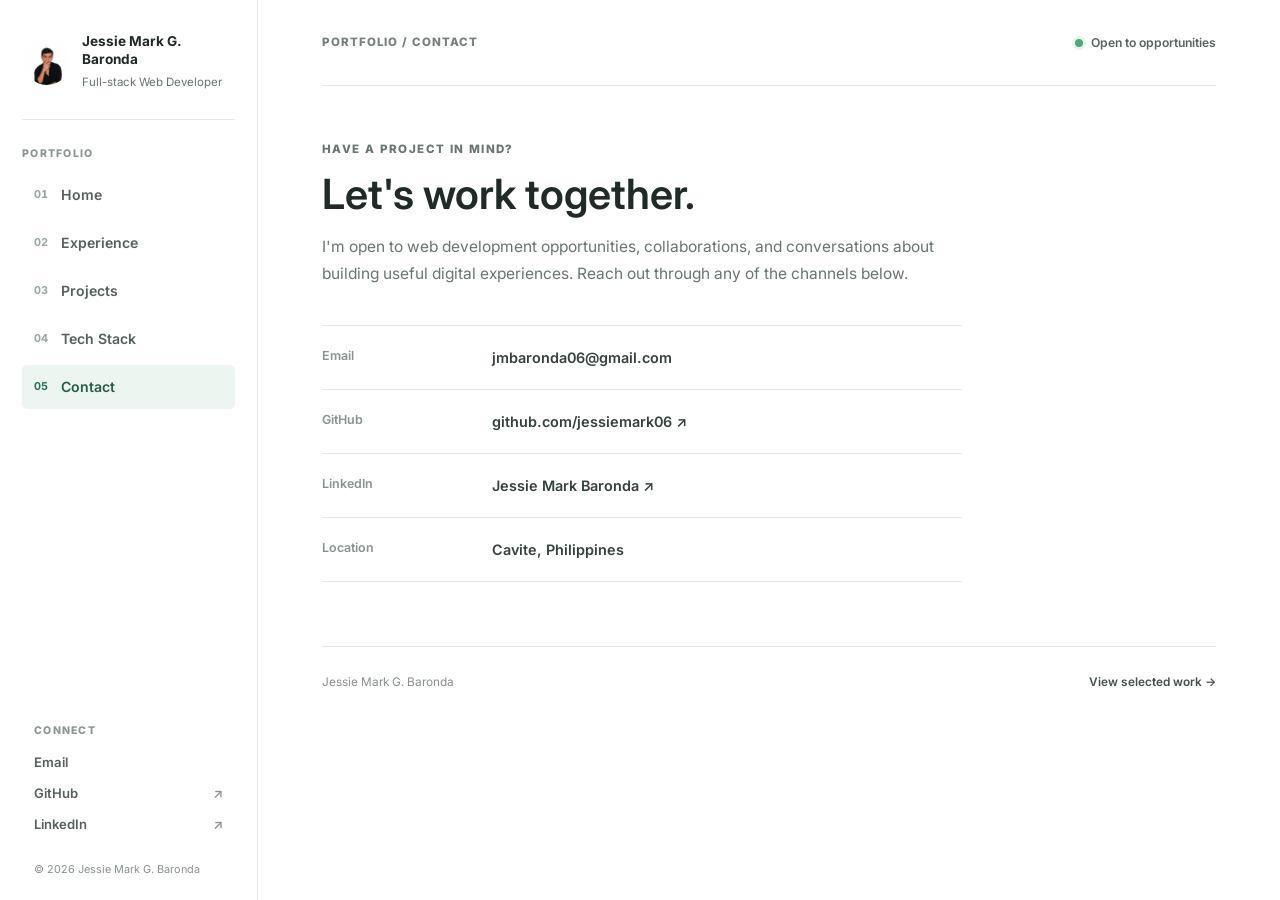
==== contact.html @ 063321f9 "updated portfolio" ====
<!DOCTYPE html>
<html lang="en">
<head>
  <meta charset="UTF-8">
  <meta name="viewport" content="width=device-width, initial-scale=1.0">
  <title>Contact | Jessie Mark G. Baronda</title>
  <meta name="description" content="Contact Jessie Mark G. Baronda about web development opportunities.">
  <link rel="preconnect" href="https://fonts.googleapis.com">
  <link rel="preconnect" href="https://fonts.gstatic.com" crossorigin>
  <link href="https://fonts.googleapis.com/css2?family=Inter:wght@400;500;600;700;800&display=swap" rel="stylesheet">
  <link rel="icon" type="image/svg+xml" href="icon.svg">
  <link rel="stylesheet" href="style.css">
</head>
<body>
  <div class="site-shell">
    <aside class="sidebar">
      <a class="identity" href="index.html" aria-label="Jessie Mark G. Baronda home"><img src="prof.jpg" alt="Jessie Mark G. Baronda"><span><strong>Jessie Mark G. Baronda</strong><small>Full-stack Web Developer</small></span></a>
      <p class="nav-label">Portfolio</p>
      <nav class="side-nav" aria-label="Main navigation">
        <a href="index.html"><span>01</span>Home</a><a href="experience.html"><span>02</span>Experience</a><a href="projects.html"><span>03</span>Projects</a><a href="tech-stack.html"><span>04</span>Tech Stack</a><a class="active" href="contact.html" aria-current="page"><span>05</span>Contact</a>
      </nav>
      <div class="sidebar-footer"><p class="nav-label">Connect</p><a href="mailto:jmbaronda06@gmail.com">Email</a><a href="https://github.com/jessiemark06" target="_blank" rel="noreferrer">GitHub <span aria-hidden="true">↗</span></a><a href="https://www.linkedin.com/in/jessie-mark-baronda-596703365/" target="_blank" rel="noreferrer">LinkedIn <span aria-hidden="true">↗</span></a><small>© 2026 Jessie Mark G. Baronda</small></div>
    </aside>
    <main class="page-main">
      <header class="page-heading"><p class="eyebrow">Portfolio / Contact</p><p class="availability"><span></span> Open to opportunities</p></header>
      <section class="inner-page" aria-labelledby="page-title">
        <p class="eyebrow">Have a project in mind?</p>
        <h1 id="page-title">Let's work together.</h1>
        <p class="page-intro">I'm open to web development opportunities, collaborations, and conversations about building useful digital experiences. Reach out through any of the channels below.</p>
        <div class="contact-details">
          <div class="contact-row"><span>Email</span><a href="mailto:jmbaronda06@gmail.com">jmbaronda06@gmail.com</a></div>
          <div class="contact-row"><span>GitHub</span><a href="https://github.com/jessiemark06" target="_blank" rel="noreferrer">github.com/jessiemark06 ↗</a></div>
          <div class="contact-row"><span>LinkedIn</span><a href="https://www.linkedin.com/in/jessie-mark-baronda-596703365/" target="_blank" rel="noreferrer">Jessie Mark Baronda ↗</a></div>
          <div class="contact-row"><span>Location</span><strong>Cavite, Philippines</strong></div>
        </div>
      </section>
      <footer class="page-footer"><span>Jessie Mark G. Baronda</span><a href="projects.html">View selected work <span aria-hidden="true">→</span></a></footer>
    </main>
  </div>
</body>
</html>
---- style.css ----
:root {
  --bg: #f5f7f6;
  --panel: #ffffff;
  --panel-soft: #f4f7f5;
  --text: #202a27;
  --muted: #697570;
  --line: #e3e9e5;
  --accent: #26735b;
  --blue: #26735b;
}

* {
  box-sizing: border-box;
}

html {
  scroll-behavior: smooth;
}

body {
  margin: 0;
  min-height: 100vh;
  color: var(--text);
  background: var(--bg);
  font-family: "Inter", Arial, sans-serif;
  line-height: 1.6;
  overflow-x: hidden;
}

a {
  color: inherit;
  text-decoration: none;
}

.portfolio {
  width: min(960px, calc(100% - 32px));
  margin: 0 auto;
  padding: 64px 0;
}

.intro {
  display: grid;
  grid-template-columns: 150px 1fr;
  gap: 24px;
  align-items: end;
  margin-bottom: 32px;
}

.profile-photo {
  width: 150px;
  height: 150px;
  display: block;
  object-fit: cover;
  background: linear-gradient(135deg, #1d3d68, #111);
}

.intro-content {
  min-width: 0;
}

.eyebrow {
  margin: 0 0 8px;
  color: var(--muted);
  font-size: 0.72rem;
  font-weight: 800;
  letter-spacing: 0.12em;
  text-transform: uppercase;
}

h1,
h2,
h3,
p {
  margin-top: 0;
}

h1 {
  margin-bottom: 2px;
  font-size: clamp(2.1rem, 5vw, 3.5rem);
  line-height: 1;
  letter-spacing: -0.06em;
  overflow-wrap: anywhere;
}

h2 {
  margin-bottom: 18px;
  font-size: clamp(1.35rem, 3vw, 2rem);
  line-height: 1.12;
  letter-spacing: -0.045em;
}

h3 {
  margin-bottom: 4px;
  font-size: 1rem;
}

.timeline-meta {
  margin-bottom: 6px;
  color: var(--text);
  font-size: 0.82rem;
  font-weight: 800;
}

.location {
  margin-bottom: 12px;
  color: var(--muted);
  font-weight: 600;
}

.role {
  margin-bottom: 20px;
  font-size: clamp(1rem, 2vw, 1.15rem);
  font-weight: 800;
}

.actions {
  display: flex;
  flex-wrap: wrap;
  gap: 12px;
}

.button {
  display: inline-flex;
  align-items: center;
  min-height: 42px;
  padding: 0 16px;
  color: var(--text);
  background: var(--panel);
  border: 1px solid var(--line);
  font-size: 0.9rem;
  font-weight: 800;
  white-space: nowrap;
  transition: transform 0.2s ease, background 0.2s ease;
}

.button:hover {
  transform: translateY(-2px);
  background: var(--panel-soft);
}

.button-light {
  color: #111;
  background: var(--accent);
  border-color: var(--accent);
}

.content-grid {
  display: grid;
  grid-template-columns: minmax(0, 2fr) minmax(280px, 1fr);
  gap: 20px;
  align-items: start;
  margin-bottom: 20px;
}

.panel {
  background: var(--panel);
  border: 1px solid var(--line);
  padding: 26px;
  min-width: 0;
}

.about p {
  max-width: 650px;
  color: var(--text);
  font-weight: 600;
}

.about p:last-child,
.timeline-item p,
.project-list span {
  margin-bottom: 0;
}

.about-experience {
  margin-top: 34px;
  padding-top: 24px;
  border-top: 1px solid var(--line);
}

.tech-stack {
  min-height: 100%;
}

.stack-groups {
  display: grid;
  gap: 22px;
}

.stack-groups article {
  padding-top: 18px;
  border-top: 1px solid var(--line);
}

.stack-groups article:first-child {
  padding-top: 0;
  border-top: 0;
}

.tags {
  display: flex;
  flex-wrap: wrap;
  gap: 8px;
}

.tags span {
  display: inline-flex;
  align-items: center;
  min-height: 32px;
  padding: 0 11px;
  color: var(--text);
  background: #101010;
  border: 1px solid var(--line);
  font-size: 0.85rem;
  font-weight: 800;
  overflow-wrap: anywhere;
}

.timeline {
  display: grid;
  gap: 0;
}

.timeline-item {
  display: grid;
  grid-template-columns: 72px 1fr;
  gap: 16px;
  padding: 18px 0;
  border-top: 1px solid var(--line);
}

.timeline-item:first-child {
  padding-top: 4px;
  border-top: 0;
}

.timeline-item span {
  color: var(--muted);
  font-size: 0.86rem;
  font-weight: 800;
}

.timeline-item p {
  color: var(--muted);
  font-size: 0.94rem;
}

.lower-grid {
  grid-template-columns: minmax(0, 2fr) minmax(280px, 1fr);
}

.project-list {
  display: grid;
  gap: 10px;
}

.project-item {
  display: grid;
  gap: 8px;
  padding: 16px;
  background: #101010;
  border: 1px solid var(--line);
  transition: transform 0.2s ease, border-color 0.2s ease;
}

.project-item:hover {
  transform: translateY(-2px);
  border-color: var(--blue);
}

.project-list span {
  color: var(--muted);
  font-size: 0.93rem;
}

.project-actions {
  display: flex;
  flex-wrap: wrap;
  gap: 8px;
  margin-top: 6px;
}

.label {
  display: inline-flex;
  align-items: center;
  min-height: 32px;
  padding: 0 11px;
  border: 1px solid var(--line);
  font-size: 0.8rem;
  font-weight: 800;
}

.label-project {
  color: #111;
  background: var(--accent);
  border-color: var(--accent);
}

.label-certificate {
  color: var(--text);
  background: var(--panel-soft);
}

.lightbox {
  position: fixed;
  inset: 0;
  z-index: 20;
  display: none;
  place-items: center;
  padding: 24px;
}

.lightbox:target {
  display: grid;
}

.lightbox-backdrop {
  position: absolute;
  inset: 0;
  background: rgba(0, 0, 0, 0.82);
}

.lightbox-card {
  position: relative;
  z-index: 1;
  width: min(760px, 100%);
  padding: 18px;
  background: var(--panel);
  border: 1px solid var(--line);
  box-shadow: 0 24px 80px rgba(0, 0, 0, 0.5);
}

.lightbox-card img {
  display: block;
  width: 100%;
  max-height: 72vh;
  object-fit: contain;
  background: #0c0c0c;
}

.lightbox-card p {
  margin: 14px 0 0;
  color: var(--muted);
  font-weight: 800;
}

.lightbox-close {
  position: absolute;
  top: -14px;
  right: -14px;
  display: grid;
  width: 36px;
  height: 36px;
  place-items: center;
  color: #111;
  background: var(--accent);
  border-radius: 50%;
  font-size: 1.5rem;
  font-weight: 800;
  line-height: 1;
}

.contact {
  display: grid;
  align-content: start;
}

.contact a {
  display: inline-flex;
  max-width: 100%;
  padding: 12px 14px;
  color: #111;
  background: var(--accent);
  font-weight: 800;
  overflow-wrap: anywhere;
  word-break: break-word;
}

@media (max-width: 900px) {
  .portfolio {
    width: min(100% - 28px, 960px);
  }

  .content-grid,
  .lower-grid {
    grid-template-columns: minmax(0, 1.45fr) minmax(250px, 0.8fr);
  }
}

@media (max-width: 760px) {
  .portfolio {
    padding: 28px 0;
  }

  .content-grid,
  .lower-grid {
    grid-template-columns: 1fr;
  }

  .intro {
    grid-template-columns: 130px 1fr;
    align-items: center;
  }

  .profile-photo {
    width: 130px;
    height: 130px;
  }
}

@media (max-width: 480px) {
  .portfolio {
    width: min(100% - 20px, 960px);
  }

  .intro {
    grid-template-columns: 1fr;
    gap: 18px;
    align-items: start;
  }

  .actions {
    gap: 8px;
  }

  .button {
    min-height: 40px;
    padding: 0 12px;
    font-size: 0.84rem;
  }

  .panel {
    padding: 20px;
  }

  .timeline-item {
    grid-template-columns: 1fr;
    gap: 4px;
  }

  .lightbox {
    padding: 14px;
  }

  .lightbox-card {
    padding: 12px;
  }

  .lightbox-close {
    top: 8px;
    right: 8px;
  }
}

@media (max-width: 360px) {
  .actions,
  .project-actions {
    display: grid;
  }

  .button,
  .label {
    justify-content: center;
    width: 100%;
  }
}

.site-shell {
  min-height: 100vh;
}

.sidebar {
  position: fixed;
  inset: 0 auto 0 0;
  z-index: 5;
  display: flex;
  width: 258px;
  flex-direction: column;
  padding: 30px 22px 22px;
  background: #fff;
  border-right: 1px solid var(--line);
}

.identity {
  display: flex;
  align-items: center;
  gap: 12px;
  min-width: 0;
  padding: 2px 2px 28px;
  border-bottom: 1px solid var(--line);
}

.identity img {
  width: 46px;
  height: 46px;
  flex: 0 0 auto;
  object-fit: cover;
  border-radius: 50%;
  background: var(--panel-soft);
}

.identity span,
.identity strong,
.identity small {
  display: block;
  min-width: 0;
}

.identity strong {
  font-size: 0.85rem;
  line-height: 1.35;
}

.identity small {
  margin-top: 4px;
  color: var(--muted);
  font-size: 0.72rem;
}

.nav-label {
  margin: 26px 0 10px;
  color: #8b9691;
  font-size: 0.66rem;
  font-weight: 800;
  letter-spacing: 0.12em;
  text-transform: uppercase;
}

.side-nav {
  display: grid;
  gap: 4px;
}

.side-nav a {
  display: flex;
  min-height: 44px;
  align-items: center;
  gap: 13px;
  padding: 0 12px;
  color: #55615b;
  border-radius: 5px;
  font-size: 0.88rem;
  font-weight: 600;
  transition: color 160ms ease, background 160ms ease;
}

.side-nav a span {
  color: #9aa59f;
  font-size: 0.68rem;
  font-weight: 700;
  font-variant-numeric: tabular-nums;
}

.side-nav a:hover,
.side-nav a.active {
  color: #225e49;
  background: #edf5f0;
}

.side-nav a.active span {
  color: #26735b;
}

.sidebar-footer {
  display: grid;
  gap: 10px;
  margin-top: auto;
  padding: 0 12px;
}

.sidebar-footer .nav-label {
  margin: 0 0 2px;
}

.sidebar-footer a {
  display: flex;
  justify-content: space-between;
  color: #55615b;
  font-size: 0.82rem;
  font-weight: 600;
}

.sidebar-footer a:hover,
.page-footer a:hover,
.text-link:hover,
.inline-link:hover {
  color: #26735b;
}

.sidebar-footer a span {
  color: #87938d;
}

.sidebar-footer small {
  margin-top: 16px;
  color: #89948e;
  font-size: 0.68rem;
}

.page-main {
  width: calc(100% - 258px);
  min-height: 100vh;
  margin-left: 258px;
  padding: 0 64px;
  background: #fff;
}

.page-heading {
  display: flex;
  min-height: 86px;
  align-items: center;
  justify-content: space-between;
  gap: 20px;
  border-bottom: 1px solid var(--line);
}

.page-heading .eyebrow {
  margin: 0;
  color: #748079;
  letter-spacing: 0.08em;
}

.availability {
  display: inline-flex;
  align-items: center;
  gap: 8px;
  margin: 0;
  color: #59665f;
  font-size: 0.76rem;
  font-weight: 600;
}

.availability span {
  width: 8px;
  height: 8px;
  border-radius: 50%;
  background: #4caa78;
  box-shadow: 0 0 0 3px #e8f5ed;
}

.home-hero {
  display: flex;
  min-height: 430px;
  flex-direction: column;
  justify-content: center;
  padding: 62px 0 40px;
  border-bottom: 1px solid var(--line);
}

.hero-kicker {
  margin-bottom: 18px;
  color: #26735b;
  font-size: 0.78rem;
  font-weight: 700;
}

.home-hero h1 {
  max-width: 720px;
  margin: 0;
  color: #202a27;
  font-size: 3.25rem;
  font-weight: 600;
  letter-spacing: 0;
  line-height: 1.12;
  overflow-wrap: normal;
}

.hero-copy {
  max-width: 600px;
  margin: 20px 0 0;
  color: #68756f;
  font-size: 1.02rem;
  line-height: 1.8;
}

.hero-actions {
  display: flex;
  align-items: center;
  flex-wrap: wrap;
  gap: 24px;
  margin-top: 28px;
}

.primary-link {
  display: inline-flex;
  min-height: 46px;
  align-items: center;
  gap: 20px;
  padding: 0 16px;
  color: #fff;
  background: #26735b;
  border-radius: 4px;
  font-size: 0.84rem;
  font-weight: 700;
  transition: background 160ms ease;
}

.primary-link:hover {
  background: #1d5d48;
}

.text-link,
.inline-link {
  color: #35423b;
  font-size: 0.84rem;
  font-weight: 700;
}

.hero-rule {
  display: flex;
  flex-wrap: wrap;
  gap: 24px;
  margin-top: 54px;
  color: #7c8781;
  font-size: 0.72rem;
}

.hero-rule span:first-child {
  color: #26735b;
  font-weight: 800;
}

.about-section {
  display: grid;
  grid-template-columns: minmax(200px, 0.78fr) minmax(0, 1.22fr);
  gap: 52px;
  padding: 50px 0 58px;
}

.section-heading .eyebrow {
  margin-bottom: 12px;
}

.section-heading h2 {
  margin: 0;
  color: #26312c;
  font-size: 1.75rem;
  font-weight: 600;
  letter-spacing: 0;
  line-height: 1.25;
}

.about-copy p {
  margin: 0 0 16px;
  color: #65716b;
  font-size: 0.91rem;
  font-weight: 400;
  line-height: 1.8;
}

.inline-link {
  display: inline-flex;
  gap: 10px;
  margin-top: 8px;
}

.page-footer {
  display: flex;
  min-height: 72px;
  align-items: center;
  justify-content: space-between;
  gap: 16px;
  border-top: 1px solid var(--line);
  color: #87918b;
  font-size: 0.74rem;
}

.page-footer a {
  color: #44514a;
  font-weight: 600;
}

.inner-page {
  padding: 54px 0 64px;
}

.inner-page .eyebrow {
  margin-bottom: 12px;
}

.inner-page h1 {
  margin: 0;
  color: #202a27;
  font-size: 2.6rem;
  font-weight: 600;
  letter-spacing: 0;
  line-height: 1.16;
}

.page-intro {
  max-width: 640px;
  margin: 14px 0 38px;
  color: #68756f;
  font-size: 0.97rem;
  line-height: 1.75;
}

.inner-page .timeline {
  max-width: 820px;
}

.inner-page .timeline-item {
  grid-template-columns: 78px minmax(0, 1fr);
  gap: 22px;
  padding: 24px 0;
  border-color: var(--line);
}

.inner-page .timeline-item h2 {
  margin: 0 0 6px;
  color: #26312c;
  font-size: 1.12rem;
  font-weight: 700;
  letter-spacing: 0;
}

.inner-page .timeline-item p,
.inner-page .timeline-item li {
  color: #66726c;
  font-size: 0.89rem;
  line-height: 1.75;
}

.inner-page .timeline-item .timeline-meta {
  margin-bottom: 10px;
  color: #415048;
  font-weight: 600;
}

.inner-page .timeline-item ul {
  display: grid;
  gap: 6px;
  margin: 10px 0 0;
  padding-left: 18px;
}

.inner-page .project-list {
  max-width: 850px;
  gap: 14px;
}

.inner-page .project-item {
  gap: 12px;
  padding: 22px;
  background: #fff;
  border-color: var(--line);
  border-radius: 4px;
}

.inner-page .project-item strong {
  color: #28332d;
  font-size: 1.05rem;
}

.inner-page .project-list span {
  color: #66726c;
  font-size: 0.9rem;
  font-weight: 400;
  line-height: 1.75;
}

.project-stack {
  display: grid;
  gap: 8px;
}

.project-stack .eyebrow {
  margin: 0;
}

.inner-page .project-item:hover {
  border-color: #a8c7b5;
  transform: none;
}

.inner-page .label-certificate {
  color: #28684f;
  background: #f0f6f2;
  border-color: #dcebe1;
  border-radius: 3px;
}

.inner-page .stack-groups {
  max-width: 850px;
  grid-template-columns: repeat(2, minmax(0, 1fr));
  gap: 14px 28px;
}

.inner-page .stack-groups article,
.inner-page .stack-groups article:first-child {
  padding: 18px 0;
  border-top: 1px solid var(--line);
}

.inner-page .stack-groups h2 {
  margin: 0 0 14px;
  color: #34413a;
  font-size: 0.92rem;
  font-weight: 700;
  letter-spacing: 0;
}

.inner-page .tags {
  gap: 8px;
}

.inner-page .tags span {
  min-height: 34px;
  color: #4e5d55;
  background: #f6f8f6;
  border-color: #e5ebe6;
  border-radius: 3px;
  font-size: 0.8rem;
  font-weight: 600;
}

.contact-details {
  display: grid;
  max-width: 640px;
  grid-template-columns: 1fr;
  margin-top: 34px;
  border-top: 1px solid var(--line);
}

.contact-row {
  display: grid;
  grid-template-columns: 150px minmax(0, 1fr);
  gap: 20px;
  padding: 20px 0;
  border-bottom: 1px solid var(--line);
}

.contact-row span {
  color: #89948e;
  font-size: 0.78rem;
  font-weight: 600;
}

.contact-row a,
.contact-row strong {
  color: #35423b;
  font-size: 0.9rem;
  font-weight: 600;
  overflow-wrap: anywhere;
}

.contact-row a:hover {
  color: #26735b;
}

@media (max-width: 900px) {
  .page-main {
    width: calc(100% - 230px);
    margin-left: 230px;
    padding: 0 34px;
  }

  .sidebar {
    width: 230px;
    padding-right: 16px;
    padding-left: 16px;
  }

  .home-hero h1 {
    font-size: 2.8rem;
  }

  .about-section {
    gap: 28px;
  }
}

@media (max-width: 680px) {
  .sidebar {
    position: sticky;
    inset: 0 0 auto;
    width: 100%;
    padding: 12px 16px 10px;
    border-right: 0;
    border-bottom: 1px solid var(--line);
  }

  .identity {
    padding: 0 0 12px;
    border-bottom: 0;
  }

  .identity img {
    width: 38px;
    height: 38px;
  }

  .sidebar > .nav-label,
  .sidebar-footer {
    display: none;
  }

  .side-nav {
    display: flex;
    gap: 4px;
    overflow-x: auto;
    scrollbar-width: thin;
  }

  .side-nav a {
    min-height: 38px;
    flex: 0 0 auto;
    gap: 7px;
    padding: 0 10px;
    font-size: 0.78rem;
  }

  .side-nav a span {
    font-size: 0.62rem;
  }

  .page-main {
    width: 100%;
    min-height: calc(100vh - 104px);
    margin: 0;
    padding: 0 22px;
  }

  .page-heading {
    min-height: 64px;
  }

  .availability {
    font-size: 0.68rem;
  }

  .home-hero {
    min-height: 390px;
    padding: 48px 0 32px;
  }

  .home-hero h1 {
    font-size: 2.55rem;
  }

  .hero-rule {
    gap: 10px 18px;
    margin-top: 38px;
  }

  .about-section {
    grid-template-columns: 1fr;
    gap: 20px;
    padding: 38px 0 44px;
  }

  .inner-page {
    padding: 40px 0 48px;
  }

  .inner-page h1 {
    font-size: 2.2rem;
  }

  .inner-page .stack-groups {
    grid-template-columns: 1fr;
    gap: 4px;
  }
}

@media (max-width: 420px) {
  .page-main {
    padding: 0 16px;
  }

  .page-heading {
    align-items: flex-start;
    flex-direction: column;
    justify-content: center;
    gap: 6px;
    padding: 12px 0;
  }

  .home-hero h1 {
    font-size: 2.15rem;
  }

  .hero-copy {
    font-size: 0.93rem;
  }

  .hero-actions {
    gap: 16px;
  }

  .inner-page .timeline-item {
    grid-template-columns: 1fr;
    gap: 5px;
  }

  .contact-row {
    grid-template-columns: 1fr;
    gap: 5px;
  }
}
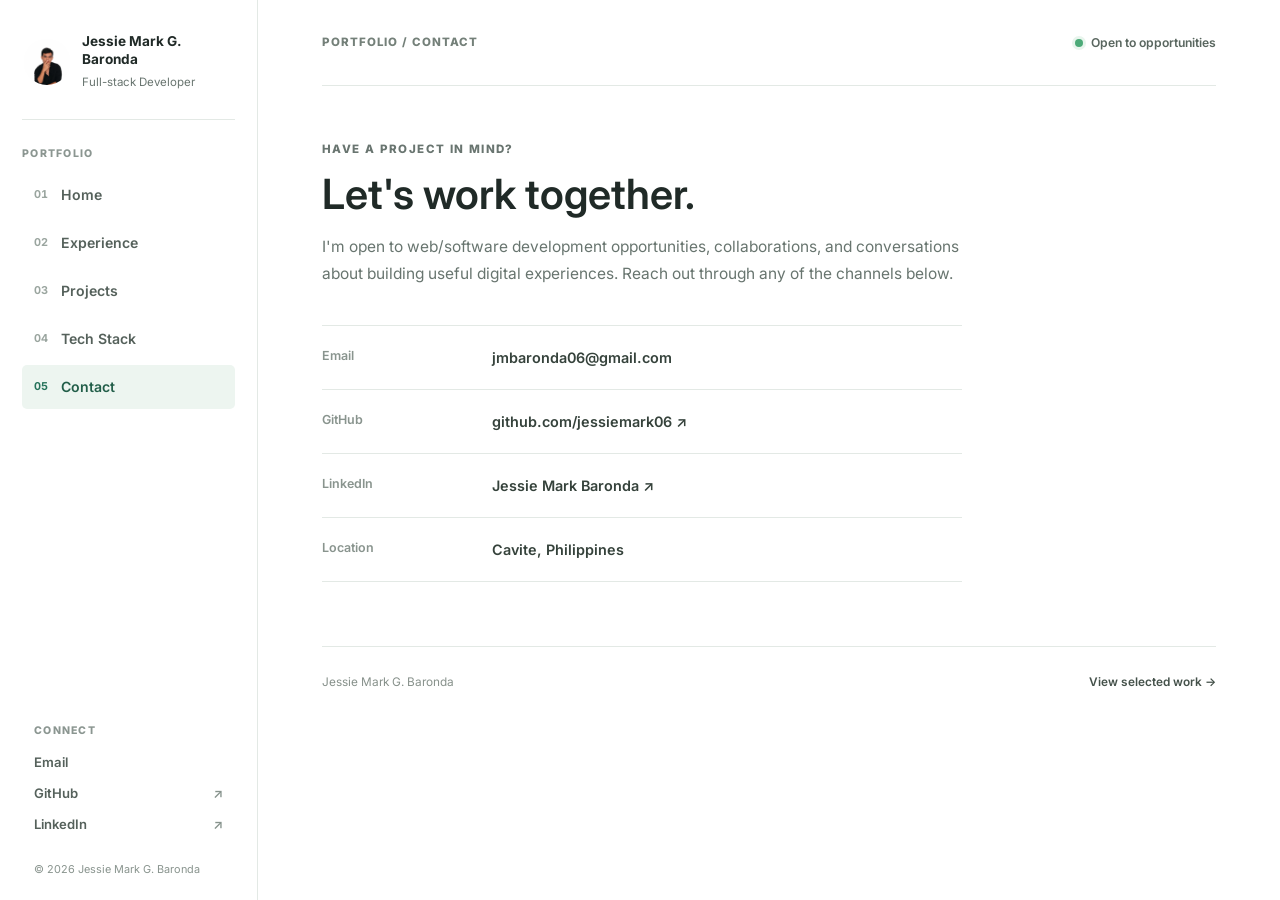
==== commit cde1c898: "new details added" ====
--- a/contact.html
+++ b/contact.html
@@ -14,7 +14,7 @@
 <body>
   <div class="site-shell">
     <aside class="sidebar">
-      <a class="identity" href="index.html" aria-label="Jessie Mark G. Baronda home"><img src="prof.jpg" alt="Jessie Mark G. Baronda"><span><strong>Jessie Mark G. Baronda</strong><small>Full-stack Web Developer</small></span></a>
+      <a class="identity" href="index.html" aria-label="Jessie Mark G. Baronda home"><img src="prof.jpg" alt="Jessie Mark G. Baronda"><span><strong>Jessie Mark G. Baronda</strong><small>Full-stack Developer</small></span></a>
       <p class="nav-label">Portfolio</p>
       <nav class="side-nav" aria-label="Main navigation">
         <a href="index.html"><span>01</span>Home</a><a href="experience.html"><span>02</span>Experience</a><a href="projects.html"><span>03</span>Projects</a><a href="tech-stack.html"><span>04</span>Tech Stack</a><a class="active" href="contact.html" aria-current="page"><span>05</span>Contact</a>
@@ -26,7 +26,7 @@
       <section class="inner-page" aria-labelledby="page-title">
         <p class="eyebrow">Have a project in mind?</p>
         <h1 id="page-title">Let's work together.</h1>
-        <p class="page-intro">I'm open to web development opportunities, collaborations, and conversations about building useful digital experiences. Reach out through any of the channels below.</p>
+        <p class="page-intro">I'm open to web/software development opportunities, collaborations, and conversations about building useful digital experiences. Reach out through any of the channels below.</p>
         <div class="contact-details">
           <div class="contact-row"><span>Email</span><a href="mailto:jmbaronda06@gmail.com">jmbaronda06@gmail.com</a></div>
           <div class="contact-row"><span>GitHub</span><a href="https://github.com/jessiemark06" target="_blank" rel="noreferrer">github.com/jessiemark06 ↗</a></div>
--- a/style.css
+++ b/style.css
@@ -309,7 +309,7 @@
   padding: 24px;
 }
 
-.lightbox:target {
+.lightbox.is-open {
   display: grid;
 }
 
@@ -846,6 +846,31 @@
   border-radius: 4px;
 }
 
+.project-context {
+  width: fit-content;
+  flex: 0 0 auto;
+  margin: 0;
+  padding: 4px 9px;
+  color: #28684f;
+  background: #f0f6f2;
+  border: 1px solid #dcebe1;
+  border-radius: 3px;
+  font-size: 0.68rem;
+  font-weight: 700;
+}
+
+.project-heading {
+  display: flex;
+  align-items: center;
+  justify-content: space-between;
+  gap: 12px;
+}
+
+.project-heading > strong {
+  flex: 1 1 auto;
+  min-width: 0;
+}
+
 .inner-page .project-item strong {
   color: #28332d;
   font-size: 1.05rem;
